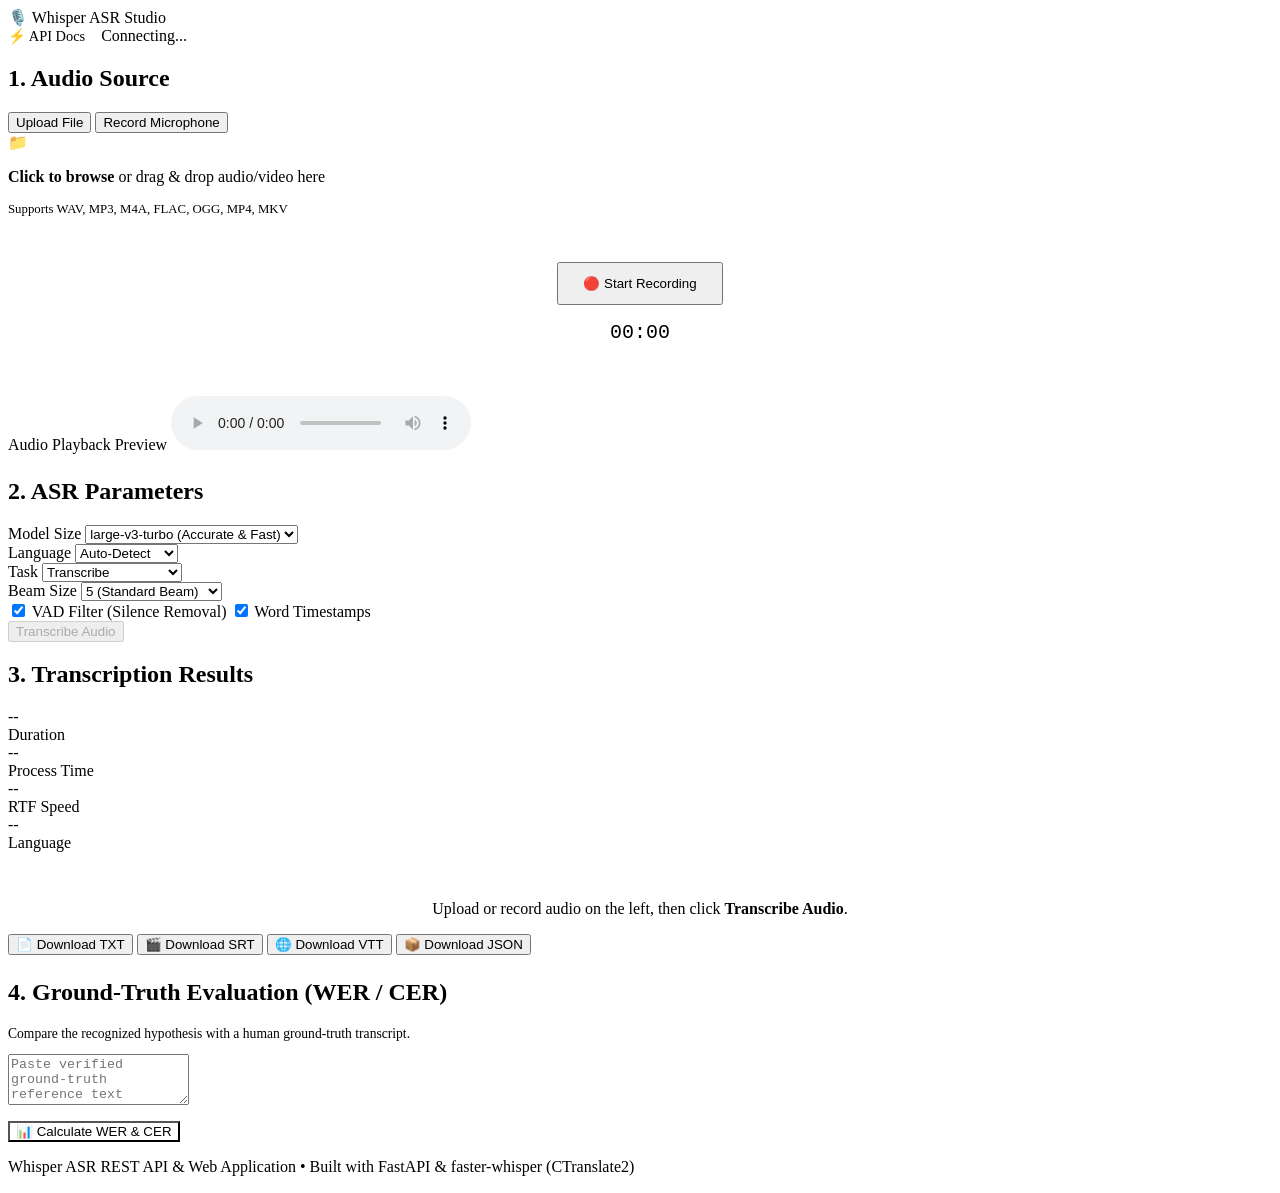
==== app/static/index.html @ 8f14bf86 "feat: complete Whisper ASR API and Web Studio repository" ====
<!DOCTYPE html>
<html lang="en">
<head>
  <meta charset="UTF-8">
  <meta name="viewport" content="width=device-width, initial-scale=1.0">
  <title>Whisper ASR Studio & API</title>
  <link rel="stylesheet" href="/static/styles.css">
  <link rel="icon" href="data:image/svg+xml,<svg xmlns=%22http://www.w3.org/2000/svg%22 viewBox=%220 0 100 100%22><text y=%22.9em%22 font-size=%2290%22>🎙️</text></svg>">
</head>
<body>

<header>
  <div class="header-container">
    <div class="logo">
      <span>🎙️</span> Whisper ASR Studio
    </div>
    <div style="display: flex; gap: 1rem; align-items: center;">
      <a href="/docs" target="_blank" style="color: var(--text-muted); text-decoration: none; font-size: 0.9rem;">
        ⚡ API Docs
      </a>
      <div class="status-badge" id="system-status">
        <div class="status-dot"></div>
        <span id="system-status-text">Connecting...</span>
      </div>
    </div>
  </div>
</header>

<main>
  <div class="grid">
    <!-- Left Column: Audio Source & Parameters -->
    <div>
      <div class="card">
        <h2 class="card-title">1. Audio Source</h2>

        <div class="tabs">
          <button class="tab-btn active" id="tab-upload">Upload File</button>
          <button class="tab-btn" id="tab-record">Record Microphone</button>
        </div>

        <div id="section-upload">
          <div class="dropzone" id="dropzone">
            <div class="dropzone-icon">📁</div>
            <p><strong>Click to browse</strong> or drag & drop audio/video here</p>
            <p style="font-size: 0.8rem; color: var(--text-muted); margin-top: 0.4rem;">
              Supports WAV, MP3, M4A, FLAC, OGG, MP4, MKV
            </p>
            <input type="file" id="file-input" accept="audio/*,video/*" style="display: none;">
          </div>
          <div id="file-chosen-name" style="margin-top: 0.6rem; font-size: 0.85rem; color: var(--accent); font-weight: 500;"></div>
        </div>

        <div id="section-record" class="hidden">
          <div style="text-align: center; padding: 2rem 1rem;">
            <button id="btn-record" class="btn-primary" style="width: auto; margin: 0 auto; padding: 0.75rem 1.5rem;">
              🔴 Start Recording
            </button>
            <p id="record-timer" style="margin-top: 1rem; font-family: monospace; font-size: 1.25rem; color: var(--accent);" class="hidden">00:00</p>
          </div>
        </div>

        <div class="audio-player-container hidden" id="audio-preview-box">
          <label>Audio Playback Preview</label>
          <audio id="audio-player" controls></audio>
        </div>

        <h2 class="card-title" style="margin-top: 1.5rem;">2. ASR Parameters</h2>

        <div class="form-row">
          <div class="form-group">
            <label for="select-model">Model Size</label>
            <select id="select-model">
              <option value="large-v3-turbo" selected>large-v3-turbo (Accurate & Fast)</option>
              <option value="large-v3">large-v3</option>
              <option value="medium">medium</option>
              <option value="small">small</option>
              <option value="base">base</option>
              <option value="tiny">tiny (Ultra-light)</option>
            </select>
          </div>

          <div class="form-group">
            <label for="select-lang">Language</label>
            <select id="select-lang">
              <option value="">Auto-Detect</option>
              <option value="en">English (en)</option>
              <option value="hi">Hindi (hi)</option>
              <option value="es">Spanish (es)</option>
              <option value="fr">French (fr)</option>
              <option value="de">German (de)</option>
              <option value="it">Italian (it)</option>
              <option value="ja">Japanese (ja)</option>
              <option value="zh">Chinese (zh)</option>
              <option value="ar">Arabic (ar)</option>
            </select>
          </div>
        </div>

        <div class="form-row">
          <div class="form-group">
            <label for="select-task">Task</label>
            <select id="select-task">
              <option value="transcribe" selected>Transcribe</option>
              <option value="translate">Translate to English</option>
            </select>
          </div>

          <div class="form-group">
            <label for="input-beam">Beam Size</label>
            <select id="input-beam">
              <option value="1">1 (Greedy / Fastest)</option>
              <option value="5" selected>5 (Standard Beam)</option>
            </select>
          </div>
        </div>

        <div class="checkbox-row">
          <label class="checkbox-label">
            <input type="checkbox" id="chk-vad" checked> VAD Filter (Silence Removal)
          </label>
          <label class="checkbox-label">
            <input type="checkbox" id="chk-timestamps" checked> Word Timestamps
          </label>
        </div>

        <button id="btn-transcribe" class="btn-primary" disabled>
          <span id="transcribe-btn-text">Transcribe Audio</span>
          <div id="transcribe-spinner" class="spinner hidden"></div>
        </button>
      </div>
    </div>

    <!-- Right Column: Results & Exports -->
    <div>
      <div class="card">
        <h2 class="card-title">3. Transcription Results</h2>

        <div class="metrics-grid">
          <div class="metric-box">
            <div class="metric-val" id="metric-duration">--</div>
            <div class="metric-lbl">Duration</div>
          </div>
          <div class="metric-box">
            <div class="metric-val" id="metric-latency">--</div>
            <div class="metric-lbl">Process Time</div>
          </div>
          <div class="metric-box">
            <div class="metric-val" id="metric-rtf">--</div>
            <div class="metric-lbl">RTF Speed</div>
          </div>
          <div class="metric-box">
            <div class="metric-val" id="metric-lang">--</div>
            <div class="metric-lbl">Language</div>
          </div>
        </div>

        <div class="transcript-viewer" id="transcript-display">
          <p style="color: var(--text-muted); text-align: center; margin-top: 3rem;">
            Upload or record audio on the left, then click <strong>Transcribe Audio</strong>.
          </p>
        </div>

        <div class="export-bar hidden" id="export-section">
          <button class="btn-export" onclick="downloadCurrent('txt')">📄 Download TXT</button>
          <button class="btn-export" onclick="downloadCurrent('srt')">🎬 Download SRT</button>
          <button class="btn-export" onclick="downloadCurrent('vtt')">🌐 Download VTT</button>
          <button class="btn-export" onclick="downloadCurrent('json')">📦 Download JSON</button>
        </div>
      </div>

      <!-- Optional WER/CER Evaluation Card -->
      <div class="card" style="margin-top: 1.5rem;">
        <h2 class="card-title">4. Ground-Truth Evaluation (WER / CER)</h2>
        <p style="font-size: 0.85rem; color: var(--text-muted); margin-bottom: 0.75rem;">
          Compare the recognized hypothesis with a human ground-truth transcript.
        </p>
        <textarea id="ref-text" rows="3" placeholder="Paste verified ground-truth reference text here..."></textarea>
        <div style="display: flex; gap: 1rem; align-items: center; margin-top: 0.75rem;">
          <button id="btn-eval" class="btn-export" style="background-color: var(--bg-tertiary);">
            📊 Calculate WER & CER
          </button>
          <div id="eval-scores" style="font-size: 0.9rem; font-weight: 600; color: var(--accent);"></div>
        </div>
      </div>
    </div>
  </div>
</main>

<footer>
  <p>Whisper ASR REST API & Web Application &bull; Built with FastAPI & faster-whisper (CTranslate2)</p>
</footer>

<script src="/static/app.js"></script>
</body>
</html>
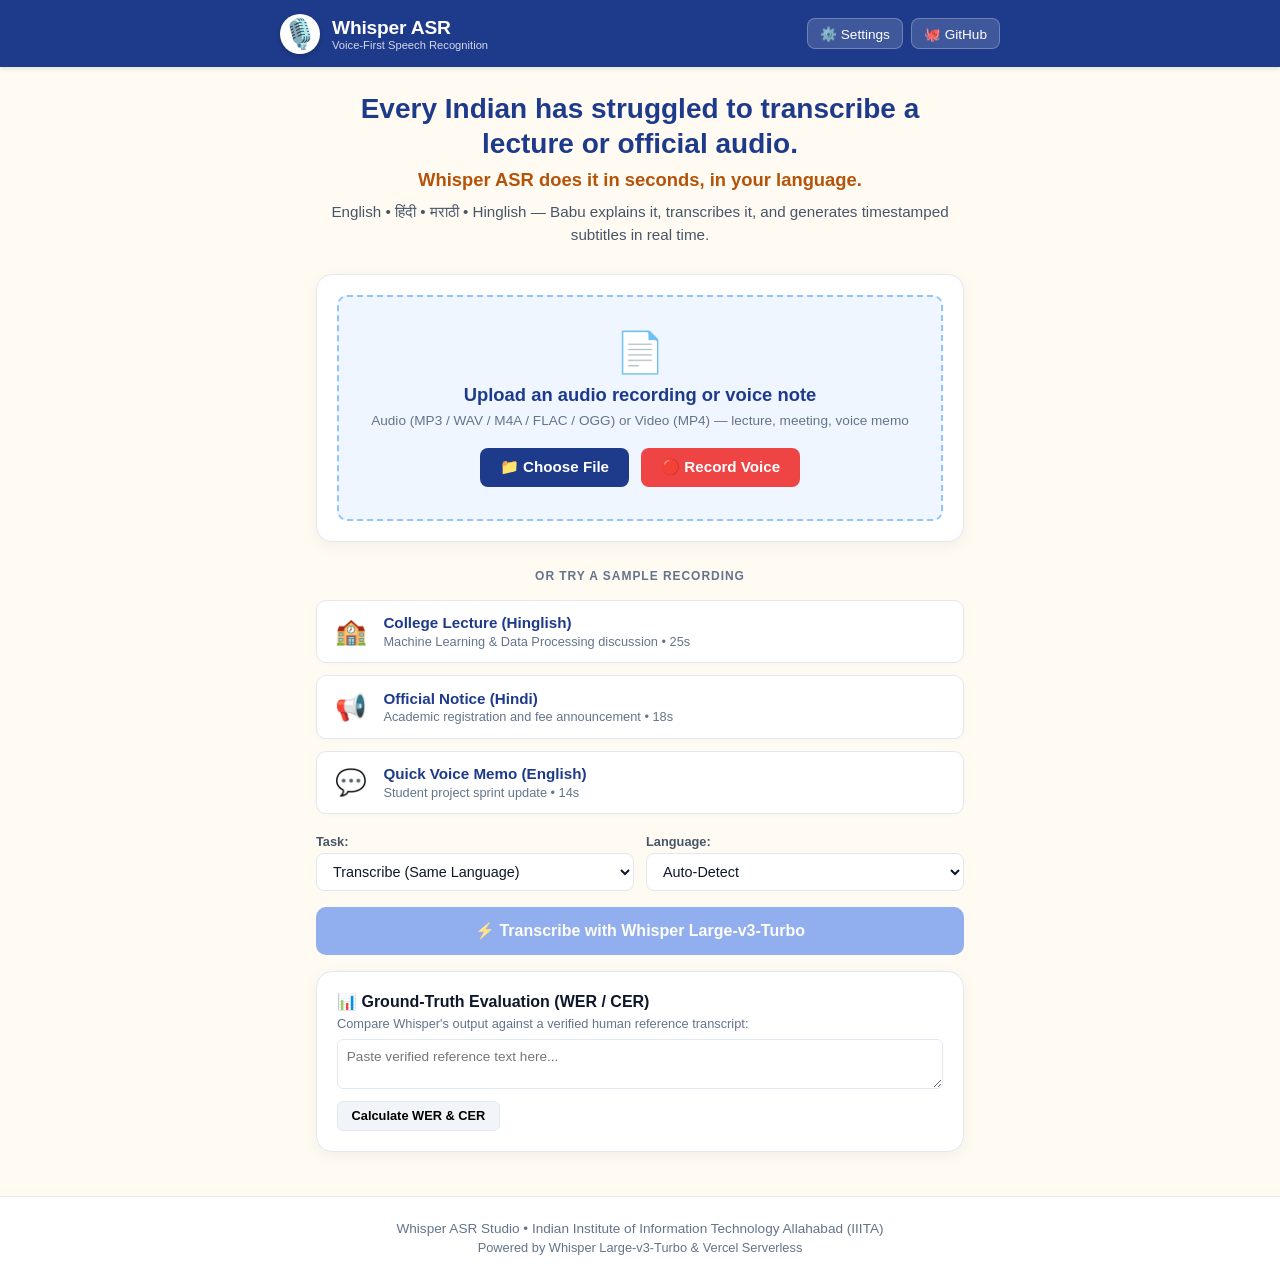
==== commit 799392bf: "feat: complete Vercel deployment setup with presentation UI and sample library" ====
--- a/app/static/index.html
+++ b/app/static/index.html
@@ -3,193 +3,218 @@
 <head>
   <meta charset="UTF-8">
   <meta name="viewport" content="width=device-width, initial-scale=1.0">
-  <title>Whisper ASR Studio & API</title>
-  <link rel="stylesheet" href="/static/styles.css">
+  <title>Whisper ASR — Voice to Text & Subtitles in Any Language</title>
+  <link rel="stylesheet" href="styles.css">
   <link rel="icon" href="data:image/svg+xml,<svg xmlns=%22http://www.w3.org/2000/svg%22 viewBox=%220 0 100 100%22><text y=%22.9em%22 font-size=%2290%22>🎙️</text></svg>">
 </head>
 <body>
 
-<header>
-  <div class="header-container">
-    <div class="logo">
-      <span>🎙️</span> Whisper ASR Studio
+  <!-- Navigation Bar -->
+  <header class="navbar">
+    <div class="nav-container">
+      <div class="brand">
+        <span class="brand-avatar">🎙️</span>
+        <div class="brand-text">
+          <span class="brand-title">Whisper ASR</span>
+          <span class="brand-subtitle">Voice-First Speech Recognition</span>
+        </div>
+      </div>
+      <div class="nav-actions">
+        <button id="btn-settings-toggle" class="btn-icon" title="API Settings">⚙️ Settings</button>
+        <a href="https://github.com/Omkar-Mohije/whisper-asr-api" target="_blank" class="btn-icon" title="View on GitHub">🐙 GitHub</a>
+      </div>
     </div>
-    <div style="display: flex; gap: 1rem; align-items: center;">
-      <a href="/docs" target="_blank" style="color: var(--text-muted); text-decoration: none; font-size: 0.9rem;">
-        ⚡ API Docs
-      </a>
-      <div class="status-badge" id="system-status">
-        <div class="status-dot"></div>
-        <span id="system-status-text">Connecting...</span>
+  </header>
+
+  <!-- Main Content Container -->
+  <main class="main-content">
+
+    <!-- Hero Section (Modeled after Apna Babu style) -->
+    <section class="hero-section">
+      <h1 class="hero-title">Every Indian has struggled to transcribe a lecture or official audio.</h1>
+      <h2 class="hero-subtitle">Whisper ASR does it in seconds, in your language.</h2>
+      <p class="hero-desc">
+        English &bull; हिंदी &bull; मराठी &bull; Hinglish &mdash; Babu explains it, transcribes it, and generates timestamped subtitles in real time.
+      </p>
+    </section>
+
+    <!-- Upload Card -->
+    <section class="card upload-card">
+      <div class="dropzone" id="dropzone">
+        <div class="upload-icon">📄</div>
+        <h3 class="upload-heading">Upload an audio recording or voice note</h3>
+        <p class="upload-subtext">
+          Audio (MP3 / WAV / M4A / FLAC / OGG) or Video (MP4) &mdash; lecture, meeting, voice memo
+        </p>
+
+        <div class="action-buttons">
+          <button class="btn-action btn-upload" onclick="document.getElementById('file-input').click()">
+            📁 Choose File
+          </button>
+          <button class="btn-action btn-record" id="btn-record">
+            🔴 Record Voice
+          </button>
+        </div>
+        <input type="file" id="file-input" accept="audio/*,video/*" style="display: none;">
+      </div>
+
+      <!-- Live Recording Timer -->
+      <div id="recording-status" class="recording-bar hidden">
+        <span class="recording-dot"></span>
+        <span>Recording from microphone: </span>
+        <strong id="record-timer" style="font-family: monospace; font-size: 1.1rem; margin-left: 0.5rem;">00:00</strong>
+        <button id="btn-stop-record" class="btn-stop-pill">⏹️ Finish</button>
+      </div>
+
+      <!-- Selected File Notice -->
+      <div id="selected-file-info" class="selected-file hidden"></div>
+    </section>
+
+    <!-- Quick Sample Cards (Apna Babu inspiration) -->
+    <div class="divider-text">
+      <span>OR TRY A SAMPLE RECORDING</span>
+    </div>
+
+    <section class="samples-grid">
+      <div class="sample-card" onclick="loadSample('lecture')">
+        <div class="sample-icon">🏫</div>
+        <div class="sample-content">
+          <h4>College Lecture (Hinglish)</h4>
+          <p>Machine Learning & Data Processing discussion &bull; 25s</p>
+        </div>
+      </div>
+
+      <div class="sample-card" onclick="loadSample('announcement')">
+        <div class="sample-icon">📢</div>
+        <div class="sample-content">
+          <h4>Official Notice (Hindi)</h4>
+          <p>Academic registration and fee announcement &bull; 18s</p>
+        </div>
+      </div>
+
+      <div class="sample-card" onclick="loadSample('voicenote')">
+        <div class="sample-icon">💬</div>
+        <div class="sample-content">
+          <h4>Quick Voice Memo (English)</h4>
+          <p>Student project sprint update &bull; 14s</p>
+        </div>
+      </div>
+    </section>
+
+    <!-- Settings Bar (Language / Task) -->
+    <section class="options-bar">
+      <div class="option-item">
+        <label for="opt-task">Task:</label>
+        <select id="opt-task">
+          <option value="transcribe" selected>Transcribe (Same Language)</option>
+          <option value="translate">Translate to English</option>
+        </select>
+      </div>
+      <div class="option-item">
+        <label for="opt-language">Language:</label>
+        <select id="opt-language">
+          <option value="" selected>Auto-Detect</option>
+          <option value="hi">Hindi (हिंदी)</option>
+          <option value="en">English</option>
+          <option value="mr">Marathi (मराठी)</option>
+          <option value="es">Spanish</option>
+        </select>
+      </div>
+    </section>
+
+    <!-- Transcribe Trigger Button -->
+    <button id="btn-transcribe" class="btn-primary-main" disabled>
+      <span id="transcribe-text">⚡ Transcribe with Whisper Large-v3-Turbo</span>
+      <div id="spinner" class="spinner hidden"></div>
+    </button>
+
+    <!-- Audio Player Preview -->
+    <section id="player-container" class="player-container hidden">
+      <label class="player-label">🎵 Audio Playback</label>
+      <audio id="audio-player" controls style="width: 100%;"></audio>
+    </section>
+
+    <!-- Output & Results Section -->
+    <section id="results-card" class="card results-card hidden">
+      <div class="results-header">
+        <h3 class="results-title">Recognized Transcript & Subtitles</h3>
+        <button class="btn-copy" onclick="copyTranscript()">📋 Copy Text</button>
+      </div>
+
+      <!-- Metrics Row -->
+      <div class="metrics-row">
+        <div class="metric-pill">
+          <span class="metric-name">Duration:</span>
+          <strong id="metric-duration">--</strong>
+        </div>
+        <div class="metric-pill">
+          <span class="metric-name">Latency:</span>
+          <strong id="metric-latency">--</strong>
+        </div>
+        <div class="metric-pill">
+          <span class="metric-name">Speed:</span>
+          <strong id="metric-rtf">--</strong>
+        </div>
+        <div class="metric-pill">
+          <span class="metric-name">Language:</span>
+          <strong id="metric-lang">--</strong>
+        </div>
+      </div>
+
+      <!-- Synchronized Subtitle Segments -->
+      <div id="segments-container" class="segments-container"></div>
+
+      <!-- Export Actions -->
+      <div class="export-actions">
+        <button class="btn-export" onclick="exportData('txt')">📄 Download TXT</button>
+        <button class="btn-export" onclick="exportData('srt')">🎬 Download SRT</button>
+        <button class="btn-export" onclick="exportData('vtt')">🌐 Download VTT</button>
+        <button class="btn-export" onclick="exportData('json')">📦 Download JSON</button>
+      </div>
+    </section>
+
+    <!-- WER/CER Evaluation Modal/Section -->
+    <section class="card eval-card">
+      <h3 class="eval-title">📊 Ground-Truth Evaluation (WER / CER)</h3>
+      <p class="eval-desc">Compare Whisper's output against a verified human reference transcript:</p>
+      <textarea id="ref-input" rows="2" placeholder="Paste verified reference text here..."></textarea>
+      <div class="eval-action-bar">
+        <button class="btn-eval" onclick="calculateWER()">Calculate WER & CER</button>
+        <div id="eval-result" class="eval-result-text"></div>
+      </div>
+    </section>
+
+  </main>
+
+  <!-- Settings Modal for Custom API Key -->
+  <div id="modal-settings" class="modal hidden">
+    <div class="modal-dialog">
+      <div class="modal-header">
+        <h3>⚙️ Whisper API Configuration</h3>
+        <button class="btn-close" onclick="closeSettings()">&times;</button>
+      </div>
+      <div class="modal-body">
+        <p style="font-size: 0.9rem; color: #475569; margin-bottom: 1rem;">
+          To transcribe your own custom audio recordings via the Vercel cloud deployment, enter your free <strong>Groq API Key</strong> below:
+        </p>
+        <label for="api-key-input" style="font-weight: 600; font-size: 0.85rem; color: #1e293b;">Groq API Key:</label>
+        <input type="password" id="api-key-input" placeholder="gsk_..." style="width: 100%; margin-top: 0.35rem; padding: 0.6rem 0.8rem; border: 1px solid #cbd5e1; border-radius: 6px;">
+        <p style="font-size: 0.8rem; color: #64748b; margin-top: 0.5rem;">
+          💡 Don't have a key? Get one in 10 seconds for <strong>100% free</strong> at <a href="https://console.groq.com/keys" target="_blank" style="color: #2563eb;">console.groq.com</a> (no credit card required).
+        </p>
+      </div>
+      <div class="modal-footer">
+        <button class="btn-save-key" onclick="saveSettings()">Save & Close</button>
       </div>
     </div>
   </div>
-</header>
-
-<main>
-  <div class="grid">
-    <!-- Left Column: Audio Source & Parameters -->
-    <div>
-      <div class="card">
-        <h2 class="card-title">1. Audio Source</h2>
-
-        <div class="tabs">
-          <button class="tab-btn active" id="tab-upload">Upload File</button>
-          <button class="tab-btn" id="tab-record">Record Microphone</button>
-        </div>
-
-        <div id="section-upload">
-          <div class="dropzone" id="dropzone">
-            <div class="dropzone-icon">📁</div>
-            <p><strong>Click to browse</strong> or drag & drop audio/video here</p>
-            <p style="font-size: 0.8rem; color: var(--text-muted); margin-top: 0.4rem;">
-              Supports WAV, MP3, M4A, FLAC, OGG, MP4, MKV
-            </p>
-            <input type="file" id="file-input" accept="audio/*,video/*" style="display: none;">
-          </div>
-          <div id="file-chosen-name" style="margin-top: 0.6rem; font-size: 0.85rem; color: var(--accent); font-weight: 500;"></div>
-        </div>
-
-        <div id="section-record" class="hidden">
-          <div style="text-align: center; padding: 2rem 1rem;">
-            <button id="btn-record" class="btn-primary" style="width: auto; margin: 0 auto; padding: 0.75rem 1.5rem;">
-              🔴 Start Recording
-            </button>
-            <p id="record-timer" style="margin-top: 1rem; font-family: monospace; font-size: 1.25rem; color: var(--accent);" class="hidden">00:00</p>
-          </div>
-        </div>
-
-        <div class="audio-player-container hidden" id="audio-preview-box">
-          <label>Audio Playback Preview</label>
-          <audio id="audio-player" controls></audio>
-        </div>
-
-        <h2 class="card-title" style="margin-top: 1.5rem;">2. ASR Parameters</h2>
-
-        <div class="form-row">
-          <div class="form-group">
-            <label for="select-model">Model Size</label>
-            <select id="select-model">
-              <option value="large-v3-turbo" selected>large-v3-turbo (Accurate & Fast)</option>
-              <option value="large-v3">large-v3</option>
-              <option value="medium">medium</option>
-              <option value="small">small</option>
-              <option value="base">base</option>
-              <option value="tiny">tiny (Ultra-light)</option>
-            </select>
-          </div>
-
-          <div class="form-group">
-            <label for="select-lang">Language</label>
-            <select id="select-lang">
-              <option value="">Auto-Detect</option>
-              <option value="en">English (en)</option>
-              <option value="hi">Hindi (hi)</option>
-              <option value="es">Spanish (es)</option>
-              <option value="fr">French (fr)</option>
-              <option value="de">German (de)</option>
-              <option value="it">Italian (it)</option>
-              <option value="ja">Japanese (ja)</option>
-              <option value="zh">Chinese (zh)</option>
-              <option value="ar">Arabic (ar)</option>
-            </select>
-          </div>
-        </div>
-
-        <div class="form-row">
-          <div class="form-group">
-            <label for="select-task">Task</label>
-            <select id="select-task">
-              <option value="transcribe" selected>Transcribe</option>
-              <option value="translate">Translate to English</option>
-            </select>
-          </div>
-
-          <div class="form-group">
-            <label for="input-beam">Beam Size</label>
-            <select id="input-beam">
-              <option value="1">1 (Greedy / Fastest)</option>
-              <option value="5" selected>5 (Standard Beam)</option>
-            </select>
-          </div>
-        </div>
-
-        <div class="checkbox-row">
-          <label class="checkbox-label">
-            <input type="checkbox" id="chk-vad" checked> VAD Filter (Silence Removal)
-          </label>
-          <label class="checkbox-label">
-            <input type="checkbox" id="chk-timestamps" checked> Word Timestamps
-          </label>
-        </div>
-
-        <button id="btn-transcribe" class="btn-primary" disabled>
-          <span id="transcribe-btn-text">Transcribe Audio</span>
-          <div id="transcribe-spinner" class="spinner hidden"></div>
-        </button>
-      </div>
-    </div>
-
-    <!-- Right Column: Results & Exports -->
-    <div>
-      <div class="card">
-        <h2 class="card-title">3. Transcription Results</h2>
-
-        <div class="metrics-grid">
-          <div class="metric-box">
-            <div class="metric-val" id="metric-duration">--</div>
-            <div class="metric-lbl">Duration</div>
-          </div>
-          <div class="metric-box">
-            <div class="metric-val" id="metric-latency">--</div>
-            <div class="metric-lbl">Process Time</div>
-          </div>
-          <div class="metric-box">
-            <div class="metric-val" id="metric-rtf">--</div>
-            <div class="metric-lbl">RTF Speed</div>
-          </div>
-          <div class="metric-box">
-            <div class="metric-val" id="metric-lang">--</div>
-            <div class="metric-lbl">Language</div>
-          </div>
-        </div>
-
-        <div class="transcript-viewer" id="transcript-display">
-          <p style="color: var(--text-muted); text-align: center; margin-top: 3rem;">
-            Upload or record audio on the left, then click <strong>Transcribe Audio</strong>.
-          </p>
-        </div>
-
-        <div class="export-bar hidden" id="export-section">
-          <button class="btn-export" onclick="downloadCurrent('txt')">📄 Download TXT</button>
-          <button class="btn-export" onclick="downloadCurrent('srt')">🎬 Download SRT</button>
-          <button class="btn-export" onclick="downloadCurrent('vtt')">🌐 Download VTT</button>
-          <button class="btn-export" onclick="downloadCurrent('json')">📦 Download JSON</button>
-        </div>
-      </div>
-
-      <!-- Optional WER/CER Evaluation Card -->
-      <div class="card" style="margin-top: 1.5rem;">
-        <h2 class="card-title">4. Ground-Truth Evaluation (WER / CER)</h2>
-        <p style="font-size: 0.85rem; color: var(--text-muted); margin-bottom: 0.75rem;">
-          Compare the recognized hypothesis with a human ground-truth transcript.
-        </p>
-        <textarea id="ref-text" rows="3" placeholder="Paste verified ground-truth reference text here..."></textarea>
-        <div style="display: flex; gap: 1rem; align-items: center; margin-top: 0.75rem;">
-          <button id="btn-eval" class="btn-export" style="background-color: var(--bg-tertiary);">
-            📊 Calculate WER & CER
-          </button>
-          <div id="eval-scores" style="font-size: 0.9rem; font-weight: 600; color: var(--accent);"></div>
-        </div>
-      </div>
-    </div>
-  </div>
-</main>
-
-<footer>
-  <p>Whisper ASR REST API & Web Application &bull; Built with FastAPI & faster-whisper (CTranslate2)</p>
-</footer>
-
-<script src="/static/app.js"></script>
+
+  <!-- Footer -->
+  <footer class="footer">
+    <p>Whisper ASR Studio &bull; Indian Institute of Information Technology Allahabad (IIITA)</p>
+    <p style="margin-top: 0.3rem; font-size: 0.8rem;">Powered by Whisper Large-v3-Turbo &amp; Vercel Serverless</p>
+  </footer>
+
+  <script src="app.js"></script>
 </body>
 </html>
--- a/app/static/styles.css
+++ b/app/static/styles.css
@@ -0,0 +1,639 @@
+:root {
+  --primary-blue: #1e3a8a;
+  --primary-accent: #2563eb;
+  --secondary-bg: #fffbf2;
+  --card-bg: #ffffff;
+  --text-dark: #0f172a;
+  --text-muted: #475569;
+  --subtext: #64748b;
+  --highlight-amber: #b45309;
+  --border-light: #e2e8f0;
+  --border-dashed: #93c5fd;
+  --accent-light: #eff6ff;
+  --radius-lg: 16px;
+  --radius-md: 10px;
+}
+
+* {
+  box-sizing: border-box;
+  margin: 0;
+  padding: 0;
+  font-family: -apple-system, BlinkMacSystemFont, "Segoe UI", Roboto, Helvetica, Arial, sans-serif;
+}
+
+body {
+  background-color: var(--secondary-bg);
+  color: var(--text-dark);
+  min-height: 100vh;
+  display: flex;
+  flex-direction: column;
+}
+
+/* Navbar */
+.navbar {
+  background-color: var(--primary-blue);
+  color: #ffffff;
+  padding: 0.85rem 1.5rem;
+  box-shadow: 0 2px 4px rgba(0, 0, 0, 0.1);
+  position: sticky;
+  top: 0;
+  z-index: 40;
+}
+
+.nav-container {
+  max-width: 720px;
+  margin: 0 auto;
+  display: flex;
+  justify-content: space-between;
+  align-items: center;
+}
+
+.brand {
+  display: flex;
+  align-items: center;
+  gap: 0.75rem;
+}
+
+.brand-avatar {
+  font-size: 1.8rem;
+  background: #ffffff;
+  border-radius: 50%;
+  width: 40px;
+  height: 40px;
+  display: flex;
+  align-items: center;
+  justify-content: center;
+  box-shadow: 0 2px 5px rgba(0,0,0,0.2);
+}
+
+.brand-title {
+  font-size: 1.2rem;
+  font-weight: 700;
+  letter-spacing: -0.01em;
+}
+
+.brand-subtitle {
+  display: block;
+  font-size: 0.7rem;
+  opacity: 0.8;
+}
+
+.nav-actions {
+  display: flex;
+  gap: 0.5rem;
+}
+
+.btn-icon {
+  background: rgba(255, 255, 255, 0.15);
+  border: 1px solid rgba(255, 255, 255, 0.25);
+  color: #ffffff;
+  padding: 0.4rem 0.75rem;
+  border-radius: 8px;
+  font-size: 0.85rem;
+  cursor: pointer;
+  text-decoration: none;
+  font-weight: 500;
+  transition: background 0.2s;
+}
+
+.btn-icon:hover {
+  background: rgba(255, 255, 255, 0.25);
+}
+
+/* Main Layout */
+.main-content {
+  max-width: 680px;
+  width: 100%;
+  margin: 1.5rem auto;
+  padding: 0 1rem;
+  flex: 1;
+}
+
+/* Hero Section */
+.hero-section {
+  text-align: center;
+  margin-bottom: 1.75rem;
+  padding: 0 0.5rem;
+}
+
+.hero-title {
+  font-size: 1.75rem;
+  font-weight: 800;
+  color: #1e3a8a;
+  line-height: 1.25;
+  margin-bottom: 0.5rem;
+}
+
+.hero-subtitle {
+  font-size: 1.15rem;
+  font-weight: 700;
+  color: var(--highlight-amber);
+  margin-bottom: 0.6rem;
+}
+
+.hero-desc {
+  font-size: 0.95rem;
+  color: var(--text-muted);
+  line-height: 1.5;
+}
+
+/* Cards */
+.card {
+  background-color: var(--card-bg);
+  border-radius: var(--radius-lg);
+  box-shadow: 0 4px 15px rgba(0, 0, 0, 0.05);
+  border: 1px solid var(--border-light);
+  padding: 1.25rem;
+  margin-bottom: 1.25rem;
+}
+
+/* Upload Dropzone */
+.dropzone {
+  border: 2px dashed var(--border-dashed);
+  border-radius: var(--radius-md);
+  padding: 2rem 1.5rem;
+  text-align: center;
+  background-color: var(--accent-light);
+  cursor: pointer;
+  transition: all 0.2s;
+}
+
+.dropzone:hover {
+  background-color: #e0f2fe;
+  border-color: var(--primary-accent);
+}
+
+.upload-icon {
+  font-size: 2.5rem;
+  margin-bottom: 0.5rem;
+}
+
+.upload-heading {
+  font-size: 1.15rem;
+  font-weight: 700;
+  color: var(--primary-blue);
+  margin-bottom: 0.4rem;
+}
+
+.upload-subtext {
+  font-size: 0.85rem;
+  color: var(--subtext);
+  margin-bottom: 1.25rem;
+}
+
+.action-buttons {
+  display: flex;
+  gap: 0.75rem;
+  justify-content: center;
+}
+
+.btn-action {
+  padding: 0.65rem 1.25rem;
+  border-radius: 8px;
+  font-size: 0.95rem;
+  font-weight: 600;
+  border: none;
+  cursor: pointer;
+  transition: transform 0.1s, opacity 0.2s;
+}
+
+.btn-action:hover {
+  opacity: 0.9;
+  transform: translateY(-1px);
+}
+
+.btn-upload {
+  background-color: var(--primary-blue);
+  color: #ffffff;
+}
+
+.btn-record {
+  background-color: #ef4444;
+  color: #ffffff;
+}
+
+/* Live Recording Bar */
+.recording-bar {
+  display: flex;
+  align-items: center;
+  justify-content: center;
+  margin-top: 1rem;
+  padding: 0.75rem;
+  background-color: #fee2e2;
+  border: 1px solid #fca5a5;
+  border-radius: 8px;
+  color: #991b1b;
+  font-size: 0.9rem;
+}
+
+.recording-dot {
+  width: 10px;
+  height: 10px;
+  background-color: #dc2626;
+  border-radius: 50%;
+  margin-right: 0.5rem;
+  animation: pulse 1s infinite alternate;
+}
+
+@keyframes pulse {
+  0% { transform: scale(0.8); opacity: 0.7; }
+  100% { transform: scale(1.2); opacity: 1; }
+}
+
+.btn-stop-pill {
+  margin-left: 1rem;
+  padding: 0.35rem 0.75rem;
+  background: #dc2626;
+  color: #fff;
+  border: none;
+  border-radius: 6px;
+  cursor: pointer;
+  font-weight: 600;
+}
+
+.selected-file {
+  margin-top: 0.75rem;
+  padding: 0.5rem 0.75rem;
+  background-color: #e0f2fe;
+  border-radius: 6px;
+  color: #0369a1;
+  font-size: 0.85rem;
+  font-weight: 600;
+  text-align: center;
+}
+
+/* Divider */
+.divider-text {
+  text-align: center;
+  position: relative;
+  margin: 1.5rem 0 1rem;
+}
+
+.divider-text span {
+  background-color: var(--secondary-bg);
+  padding: 0 0.85rem;
+  font-size: 0.75rem;
+  font-weight: 700;
+  color: #64748b;
+  letter-spacing: 0.08em;
+}
+
+/* Samples Grid */
+.samples-grid {
+  display: flex;
+  flex-direction: column;
+  gap: 0.75rem;
+  margin-bottom: 1.25rem;
+}
+
+.sample-card {
+  background-color: #ffffff;
+  border: 1px solid var(--border-light);
+  border-radius: var(--radius-md);
+  padding: 0.85rem 1.15rem;
+  display: flex;
+  align-items: center;
+  gap: 1rem;
+  cursor: pointer;
+  transition: all 0.15s ease-in-out;
+  box-shadow: 0 2px 4px rgba(0, 0, 0, 0.02);
+}
+
+.sample-card:hover {
+  border-color: var(--primary-accent);
+  transform: translateY(-2px);
+  box-shadow: 0 4px 10px rgba(37, 99, 235, 0.1);
+}
+
+.sample-icon {
+  font-size: 1.6rem;
+}
+
+.sample-content h4 {
+  font-size: 0.95rem;
+  font-weight: 700;
+  color: var(--primary-blue);
+  margin-bottom: 0.15rem;
+}
+
+.sample-content p {
+  font-size: 0.8rem;
+  color: var(--subtext);
+}
+
+/* Options Bar */
+.options-bar {
+  display: grid;
+  grid-template-columns: 1fr 1fr;
+  gap: 0.75rem;
+  margin-bottom: 1rem;
+}
+
+.option-item label {
+  display: block;
+  font-size: 0.8rem;
+  font-weight: 600;
+  color: var(--text-muted);
+  margin-bottom: 0.25rem;
+}
+
+select {
+  width: 100%;
+  padding: 0.55rem 0.75rem;
+  border-radius: 8px;
+  border: 1px solid var(--border-light);
+  background-color: #ffffff;
+  font-size: 0.9rem;
+  color: var(--text-dark);
+  outline: none;
+}
+
+/* Primary Submit Button */
+.btn-primary-main {
+  width: 100%;
+  background-color: var(--primary-accent);
+  color: #ffffff;
+  padding: 0.9rem;
+  border: none;
+  border-radius: var(--radius-md);
+  font-size: 1rem;
+  font-weight: 700;
+  cursor: pointer;
+  display: flex;
+  justify-content: center;
+  align-items: center;
+  gap: 0.5rem;
+  transition: background-color 0.2s;
+  box-shadow: 0 4px 12px rgba(37, 99, 235, 0.25);
+}
+
+.btn-primary-main:hover:not(:disabled) {
+  background-color: var(--primary-blue);
+}
+
+.btn-primary-main:disabled {
+  opacity: 0.5;
+  cursor: not-allowed;
+  box-shadow: none;
+}
+
+/* Audio Player */
+.player-container {
+  margin: 1.25rem 0;
+  padding: 0.85rem;
+  background-color: #f1f5f9;
+  border-radius: var(--radius-md);
+}
+
+.player-label {
+  display: block;
+  font-size: 0.8rem;
+  font-weight: 600;
+  color: var(--text-muted);
+  margin-bottom: 0.4rem;
+}
+
+/* Results */
+.results-card {
+  border-left: 4px solid var(--primary-accent);
+}
+
+.results-header {
+  display: flex;
+  justify-content: space-between;
+  align-items: center;
+  margin-bottom: 0.85rem;
+}
+
+.results-title {
+  font-size: 1.1rem;
+  color: var(--primary-blue);
+}
+
+.btn-copy {
+  background: var(--accent-light);
+  border: 1px solid var(--border-dashed);
+  color: var(--primary-accent);
+  padding: 0.35rem 0.75rem;
+  border-radius: 6px;
+  font-size: 0.8rem;
+  cursor: pointer;
+  font-weight: 600;
+}
+
+/* Metrics Row */
+.metrics-row {
+  display: grid;
+  grid-template-columns: repeat(4, 1fr);
+  gap: 0.5rem;
+  margin-bottom: 1rem;
+}
+
+.metric-pill {
+  background: #f8fafc;
+  border: 1px solid var(--border-light);
+  border-radius: 6px;
+  padding: 0.45rem;
+  text-align: center;
+  font-size: 0.75rem;
+}
+
+.metric-name {
+  display: block;
+  color: var(--subtext);
+}
+
+.metric-pill strong {
+  color: var(--primary-blue);
+  font-size: 0.85rem;
+}
+
+/* Subtitle Segments Box */
+.segments-container {
+  max-height: 280px;
+  overflow-y: auto;
+  border: 1px solid var(--border-light);
+  border-radius: 8px;
+  padding: 0.75rem;
+  background-color: #fafafa;
+  margin-bottom: 1rem;
+}
+
+.cue-segment {
+  padding: 0.5rem;
+  border-radius: 6px;
+  margin-bottom: 0.4rem;
+  cursor: pointer;
+  transition: background 0.15s;
+}
+
+.cue-segment:hover {
+  background-color: #f1f5f9;
+}
+
+.cue-segment.active {
+  background-color: #dbeafe;
+  border-left: 3px solid var(--primary-accent);
+}
+
+.cue-time {
+  font-size: 0.75rem;
+  color: var(--primary-accent);
+  font-family: monospace;
+  margin-bottom: 0.2rem;
+}
+
+.cue-text {
+  font-size: 0.95rem;
+  line-height: 1.4;
+}
+
+/* Export Actions */
+.export-actions {
+  display: flex;
+  flex-wrap: wrap;
+  gap: 0.5rem;
+}
+
+.btn-export {
+  flex: 1;
+  min-width: 120px;
+  padding: 0.5rem;
+  background: #f8fafc;
+  border: 1px solid var(--border-light);
+  border-radius: 6px;
+  font-size: 0.8rem;
+  font-weight: 600;
+  cursor: pointer;
+  text-align: center;
+  transition: all 0.15s;
+}
+
+.btn-export:hover {
+  background: var(--primary-blue);
+  color: #fff;
+  border-color: var(--primary-blue);
+}
+
+/* Evaluation */
+.eval-card {
+  margin-top: 1rem;
+}
+
+.eval-title {
+  font-size: 1rem;
+  color: var(--text-dark);
+  margin-bottom: 0.35rem;
+}
+
+.eval-desc {
+  font-size: 0.8rem;
+  color: var(--subtext);
+  margin-bottom: 0.5rem;
+}
+
+textarea {
+  width: 100%;
+  padding: 0.55rem;
+  border-radius: 6px;
+  border: 1px solid var(--border-light);
+  font-size: 0.85rem;
+  outline: none;
+  font-family: inherit;
+}
+
+.eval-action-bar {
+  display: flex;
+  align-items: center;
+  gap: 1rem;
+  margin-top: 0.5rem;
+}
+
+.btn-eval {
+  background: #f1f5f9;
+  border: 1px solid var(--border-light);
+  padding: 0.4rem 0.85rem;
+  border-radius: 6px;
+  font-size: 0.8rem;
+  font-weight: 600;
+  cursor: pointer;
+}
+
+.eval-result-text {
+  font-size: 0.85rem;
+  font-weight: 700;
+  color: var(--primary-accent);
+}
+
+/* Modal */
+.modal {
+  position: fixed;
+  top: 0; left: 0; right: 0; bottom: 0;
+  background: rgba(0, 0, 0, 0.5);
+  display: flex;
+  align-items: center;
+  justify-content: center;
+  z-index: 100;
+}
+
+.modal-dialog {
+  background: #fff;
+  border-radius: 12px;
+  max-width: 480px;
+  width: 90%;
+  padding: 1.5rem;
+  box-shadow: 0 10px 25px rgba(0, 0, 0, 0.2);
+}
+
+.modal-header {
+  display: flex;
+  justify-content: space-between;
+  align-items: center;
+  margin-bottom: 1rem;
+}
+
+.btn-close {
+  background: none;
+  border: none;
+  font-size: 1.5rem;
+  cursor: pointer;
+}
+
+.btn-save-key {
+  width: 100%;
+  padding: 0.75rem;
+  background: var(--primary-blue);
+  color: #fff;
+  border: none;
+  border-radius: 8px;
+  font-weight: 600;
+  cursor: pointer;
+}
+
+/* Footer */
+.footer {
+  text-align: center;
+  padding: 1.5rem;
+  color: var(--subtext);
+  font-size: 0.85rem;
+  border-top: 1px solid var(--border-light);
+  background-color: #ffffff;
+}
+
+.hidden {
+  display: none !important;
+}
+
+.spinner {
+  border: 2px solid rgba(255, 255, 255, 0.4);
+  border-radius: 50%;
+  border-top: 2px solid #ffffff;
+  width: 16px;
+  height: 16px;
+  animation: spin 0.8s linear infinite;
+}
+
+@keyframes spin {
+  0% { transform: rotate(0deg); }
+  100% { transform: rotate(360deg); }
+}
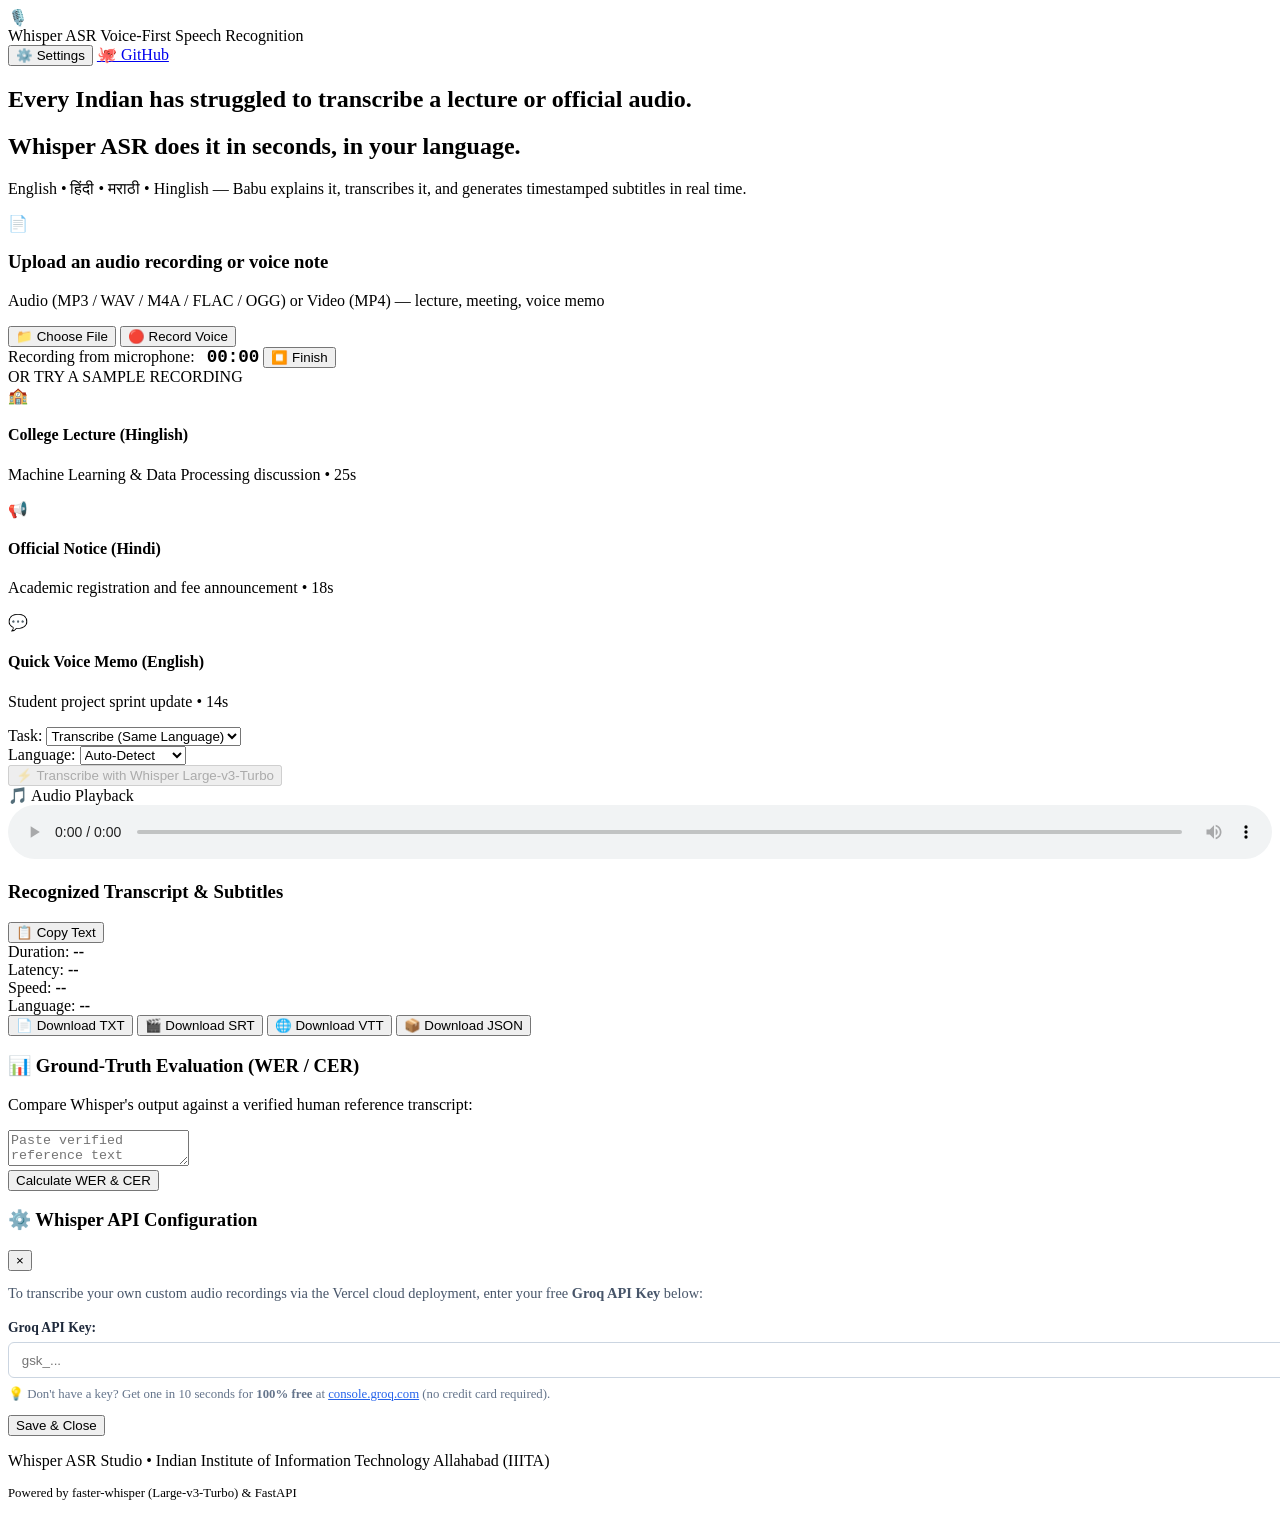
==== commit 4448979e: "refactor: clean repository structure, display ASR pipeline, and optimize Colab GPU backend" ====
--- a/app/static/index.html
+++ b/app/static/index.html
@@ -4,7 +4,7 @@
   <meta charset="UTF-8">
   <meta name="viewport" content="width=device-width, initial-scale=1.0">
   <title>Whisper ASR — Voice to Text & Subtitles in Any Language</title>
-  <link rel="stylesheet" href="styles.css">
+  <link rel="stylesheet" href="/static/styles.css">
   <link rel="icon" href="data:image/svg+xml,<svg xmlns=%22http://www.w3.org/2000/svg%22 viewBox=%220 0 100 100%22><text y=%22.9em%22 font-size=%2290%22>🎙️</text></svg>">
 </head>
 <body>
@@ -212,9 +212,9 @@
   <!-- Footer -->
   <footer class="footer">
     <p>Whisper ASR Studio &bull; Indian Institute of Information Technology Allahabad (IIITA)</p>
-    <p style="margin-top: 0.3rem; font-size: 0.8rem;">Powered by Whisper Large-v3-Turbo &amp; Vercel Serverless</p>
+    <p style="margin-top: 0.3rem; font-size: 0.8rem;">Powered by faster-whisper (Large-v3-Turbo) &amp; FastAPI</p>
   </footer>
 
-  <script src="app.js"></script>
+  <script src="/static/app.js"></script>
 </body>
 </html>
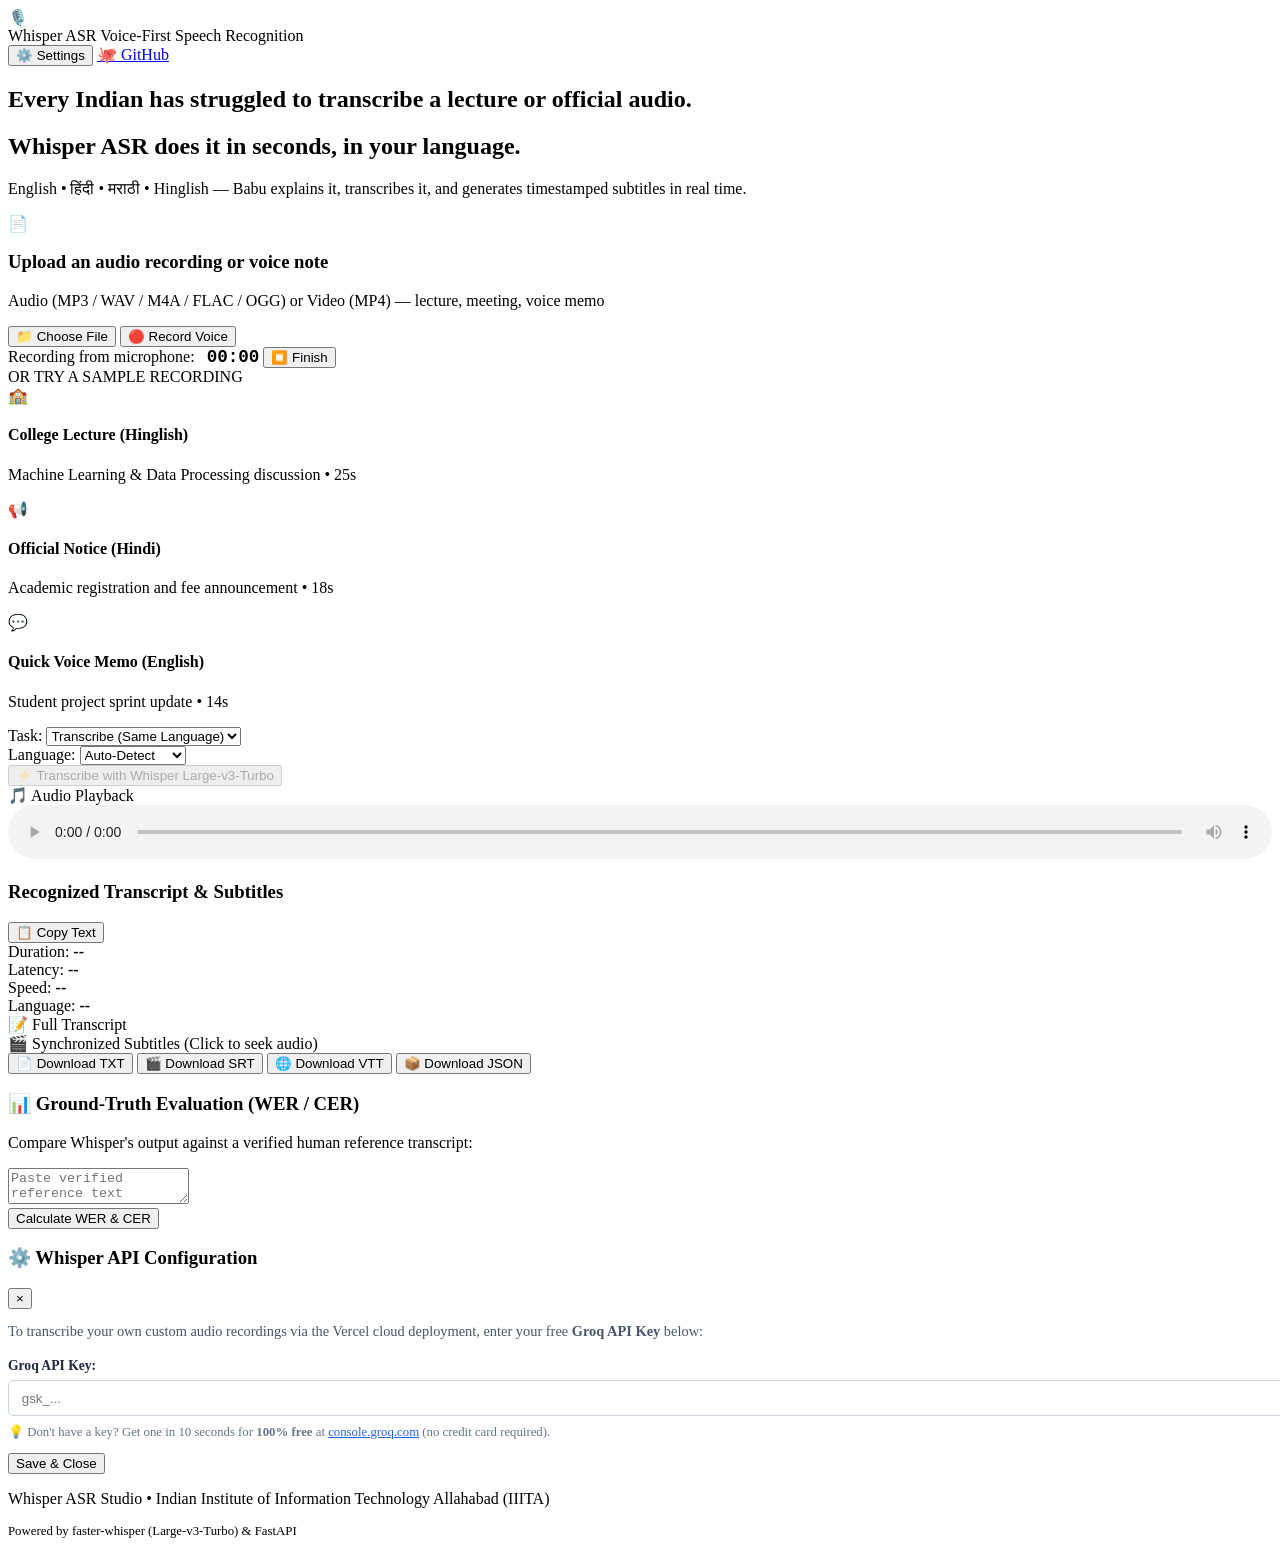
==== commit 65a5cc41: "feat: add direct full plain-text transcript display" ====
--- a/app/static/index.html
+++ b/app/static/index.html
@@ -161,8 +161,17 @@
         </div>
       </div>
 
+      <!-- Full Plain Text Transcript Box -->
+      <div class="full-transcript-box">
+        <label class="section-label">📝 Full Transcript</label>
+        <div id="full-transcript-text" class="full-transcript-content"></div>
+      </div>
+
       <!-- Synchronized Subtitle Segments -->
-      <div id="segments-container" class="segments-container"></div>
+      <div class="subtitles-section">
+        <label class="section-label">🎬 Synchronized Subtitles (Click to seek audio)</label>
+        <div id="segments-container" class="segments-container"></div>
+      </div>
 
       <!-- Export Actions -->
       <div class="export-actions">
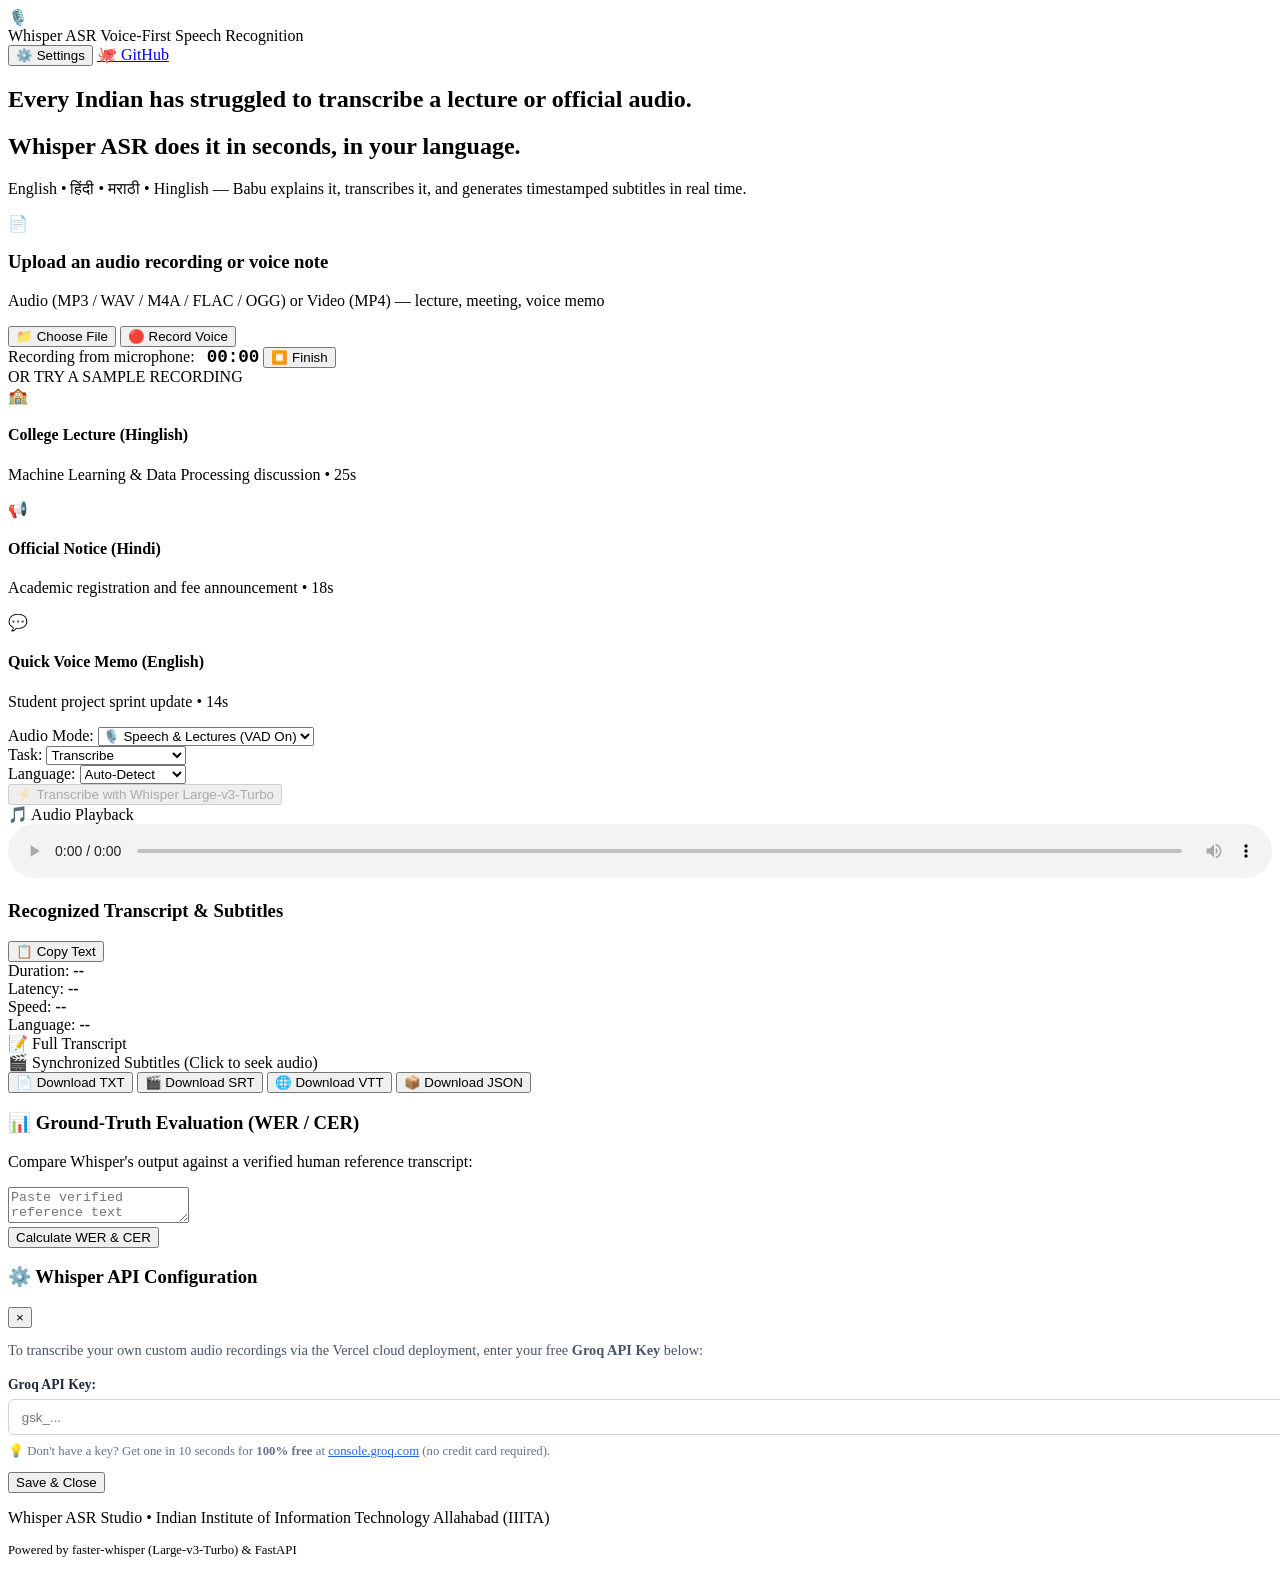
==== commit 1dc5f77f: "feat: add configurable Audio Mode with Music (VAD off) and Speech (VAD on) presets" ====
--- a/app/static/index.html
+++ b/app/static/index.html
@@ -101,12 +101,19 @@
       </div>
     </section>
 
-    <!-- Settings Bar (Language / Task) -->
+    <!-- Settings Bar (Mode / Task / Language) -->
     <section class="options-bar">
+      <div class="option-item">
+        <label for="opt-mode">Audio Mode:</label>
+        <select id="opt-mode">
+          <option value="speech" selected>🎙️ Speech &amp; Lectures (VAD On)</option>
+          <option value="music">🎵 Music &amp; Songs (VAD Off)</option>
+        </select>
+      </div>
       <div class="option-item">
         <label for="opt-task">Task:</label>
         <select id="opt-task">
-          <option value="transcribe" selected>Transcribe (Same Language)</option>
+          <option value="transcribe" selected>Transcribe</option>
           <option value="translate">Translate to English</option>
         </select>
       </div>
